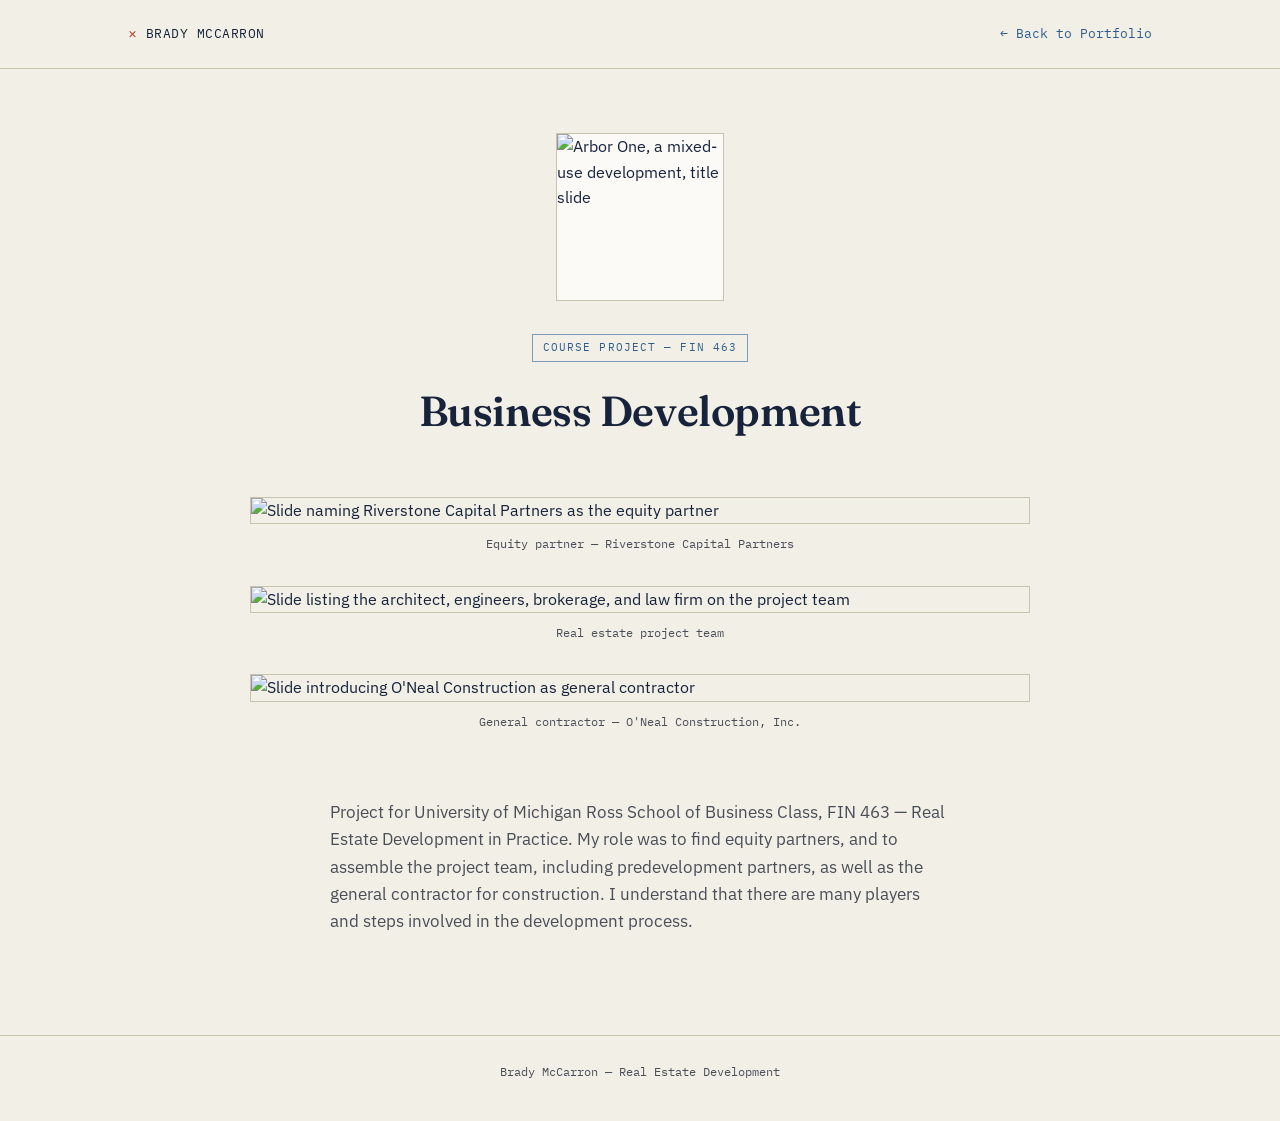
==== business-development.html @ e48d3ad6 "Add files via upload" ====
<!DOCTYPE html>
<html lang="en">
<head>
<meta charset="UTF-8">
<meta name="viewport" content="width=device-width, initial-scale=1.0">
<title>Business Development — Brady McCarron</title>
<link rel="stylesheet" href="../style.css">
</head>
<body>

<header class="site-header">
  <div class="wrap">
    <a class="brand-link" href="../index.html"><span class="mark">×</span> Brady McCarron</a>
    <a class="back-link" href="../index.html">← Back to Portfolio</a>
  </div>
</header>

<main class="detail-main">
  <div class="wrap">

    <div class="detail-icon-frame">
      <img src="../assets/icons/business-development.png" alt="Arbor One, a mixed-use development, title slide">
    </div>

    <div class="detail-heading">
      <span class="eyebrow-tag">Course Project — FIN 463</span>
      <h1>Business Development</h1>
    </div>

    <div class="detail-media">
      <div class="media-stack">
        <div>
          <img src="../assets/media/business-development-equity-partner.png" alt="Slide naming Riverstone Capital Partners as the equity partner">
          <p class="media-caption">Equity partner — Riverstone Capital Partners</p>
        </div>
        <div>
          <img src="../assets/media/business-development-project-team.png" alt="Slide listing the architect, engineers, brokerage, and law firm on the project team">
          <p class="media-caption">Real estate project team</p>
        </div>
        <div>
          <img src="../assets/media/business-development-general-contractor.png" alt="Slide introducing O'Neal Construction as general contractor">
          <p class="media-caption">General contractor — O'Neal Construction, Inc.</p>
        </div>
      </div>
    </div>

    <div class="detail-description">
      <p>Project for University of Michigan Ross School of Business Class, FIN 463 — Real Estate Development in Practice. My role was to find equity partners, and to assemble the project team, including predevelopment partners, as well as the general contractor for construction. I understand that there are many players and steps involved in the development process.</p>
    </div>

  </div>
</main>

<footer class="site-footer">
  Brady McCarron — Real Estate Development
</footer>

</body>
</html>
---- style.css ----
/* ==========================================================================
   Brady McCarron — Real Estate Development Portfolio
   Design system: drafting-table / site-plan aesthetic.
   Signature elements: corner-bracket frames (drawing crop marks),
   a scale-bar rule, and an "×" survey-point mark used as the bullet glyph
   — a nod to hand-marked point maps from land-surveying work.
   ========================================================================== */

@import url('https://fonts.googleapis.com/css2?family=Fraunces:opsz,wght@9..144,400;9..144,500;9..144,600&family=IBM+Plex+Sans:wght@400;500;600&family=IBM+Plex+Mono:wght@400;500&display=swap');

:root {
  --paper: #F1EFE6;
  --paper-raised: #FBFAF6;
  --ink: #16233B;
  --blueprint: #2F5C8A;
  --blueprint-soft: #7C9BB8;
  --brick: #A84428;
  --graphite: #4A4E57;
  --line: #C9C2AE;

  --font-display: 'Fraunces', Georgia, serif;
  --font-body: 'IBM Plex Sans', -apple-system, sans-serif;
  --font-mono: 'IBM Plex Mono', 'Courier New', monospace;

  --max-width: 1080px;
}

* { box-sizing: border-box; }

html {
  scroll-behavior: smooth;
}

@media (prefers-reduced-motion: reduce) {
  html { scroll-behavior: auto; }
  *, *::before, *::after {
    animation-duration: 0.01ms !important;
    animation-iteration-count: 1 !important;
    transition-duration: 0.01ms !important;
  }
}

body {
  margin: 0;
  background: var(--paper);
  color: var(--ink);
  font-family: var(--font-body);
  font-size: 16px;
  line-height: 1.6;
  -webkit-font-smoothing: antialiased;
}

a {
  color: var(--blueprint);
  text-decoration: none;
}

img { max-width: 100%; display: block; }

.wrap {
  max-width: var(--max-width);
  margin: 0 auto;
  padding: 0 28px;
}

/* ---------- Site header (detail pages) ---------- */

.site-header {
  padding: 22px 0;
  border-bottom: 1px solid var(--line);
}

.site-header .wrap {
  display: flex;
  align-items: center;
  justify-content: space-between;
}

.brand-link {
  font-family: var(--font-mono);
  font-size: 13px;
  letter-spacing: 0.04em;
  text-transform: uppercase;
  color: var(--ink);
  display: flex;
  align-items: center;
  gap: 8px;
}

.brand-link .mark {
  color: var(--brick);
  font-size: 15px;
}

.back-link {
  font-family: var(--font-mono);
  font-size: 13px;
  color: var(--blueprint);
  display: inline-flex;
  align-items: center;
  gap: 6px;
  transition: gap 0.15s ease;
}

.back-link:hover { gap: 10px; }

/* ---------- Hero (home page) ---------- */

.hero {
  padding: 88px 0 46px;
  text-align: center;
}

.hero h1 {
  font-family: var(--font-display);
  font-weight: 600;
  font-size: clamp(34px, 5.2vw, 56px);
  line-height: 1.08;
  letter-spacing: -0.01em;
  margin: 0 0 14px;
}

.hero .subtitle {
  font-family: var(--font-mono);
  font-size: 13px;
  letter-spacing: 0.05em;
  color: var(--graphite);
  margin: 0;
}

.ruler {
  max-width: 420px;
  margin: 40px auto 0;
  height: 16px;
  background:
    repeating-linear-gradient(to right, var(--ink) 0 1px, transparent 1px 15px) bottom / 100% 9px no-repeat,
    linear-gradient(var(--ink), var(--ink)) bottom / 100% 1px no-repeat;
  opacity: 0.55;
}

.gallery-eyebrow {
  text-align: center;
  font-family: var(--font-mono);
  font-size: 12px;
  letter-spacing: 0.12em;
  text-transform: uppercase;
  color: var(--blueprint);
  margin: 56px 0 28px;
}

/* ---------- Gallery grid ---------- */

.gallery {
  display: grid;
  grid-template-columns: repeat(3, 1fr);
  gap: 34px 28px;
  padding-bottom: 96px;
}

@media (max-width: 760px) {
  .gallery { grid-template-columns: repeat(2, 1fr); }
}

@media (max-width: 480px) {
  .gallery { grid-template-columns: 1fr; }
}

.tile {
  display: block;
}

.tile-frame {
  position: relative;
  aspect-ratio: 1 / 1;
  background: var(--paper-raised);
  overflow: hidden;
  border: 1px solid var(--line);
}

.tile-frame img {
  width: 100%;
  height: 100%;
  object-fit: cover;
  transition: transform 0.4s cubic-bezier(0.2, 0.7, 0.3, 1);
}

.tile:hover .tile-frame img {
  transform: scale(1.045);
}

.corner-frame {
  position: absolute;
  inset: 0;
  width: 100%;
  height: 100%;
  pointer-events: none;
}

.corner-frame path {
  fill: none;
  stroke: var(--paper-raised);
  stroke-width: 3;
  vector-effect: non-scaling-stroke;
}

.tile:hover .corner-frame path,
.tile:focus-visible .corner-frame path {
  stroke: var(--brick);
}

.corner-frame path,
.tile-frame img { transition: stroke 0.25s ease, transform 0.4s cubic-bezier(0.2, 0.7, 0.3, 1); }

.point-mark {
  position: absolute;
  top: 10px;
  right: 10px;
  width: 22px;
  height: 22px;
  border-radius: 50%;
  border: 1px solid var(--brick);
  color: var(--brick);
  background: var(--paper-raised);
  font-family: var(--font-mono);
  font-size: 13px;
  display: flex;
  align-items: center;
  justify-content: center;
  opacity: 0;
  transform: scale(0.6);
  transition: opacity 0.2s ease, transform 0.2s ease;
}

.tile:hover .point-mark,
.tile:focus-visible .point-mark {
  opacity: 1;
  transform: scale(1);
}

.tile-caption {
  margin-top: 14px;
  font-family: var(--font-body);
  font-weight: 500;
  font-size: 16px;
  color: var(--ink);
  display: inline-block;
  border-bottom: 1px solid transparent;
  transition: border-color 0.2s ease, color 0.2s ease;
}

.tile:hover .tile-caption,
.tile:focus-visible .tile-caption {
  border-color: var(--brick);
  color: var(--brick);
}

.tile:focus-visible .tile-frame {
  outline: 2px solid var(--blueprint);
  outline-offset: 3px;
}

/* ---------- Site footer ---------- */

.site-footer {
  border-top: 1px solid var(--line);
  padding: 26px 0 40px;
  text-align: center;
  font-family: var(--font-mono);
  font-size: 12px;
  color: var(--graphite);
}

/* ---------- Detail pages ---------- */

.detail-main {
  padding: 64px 0 100px;
}

.detail-icon-frame {
  position: relative;
  width: 168px;
  height: 168px;
  margin: 0 auto 32px;
  background: var(--paper-raised);
  border: 1px solid var(--line);
}

.detail-icon-frame img {
  width: 100%;
  height: 100%;
  object-fit: cover;
}

.detail-heading {
  text-align: center;
  max-width: 720px;
  margin: 0 auto;
}

.eyebrow-tag {
  display: inline-block;
  font-family: var(--font-mono);
  font-size: 11px;
  letter-spacing: 0.1em;
  text-transform: uppercase;
  color: var(--blueprint);
  border: 1px solid var(--blueprint-soft);
  padding: 4px 10px;
  margin-bottom: 16px;
}

.detail-heading h1 {
  font-family: var(--font-display);
  font-weight: 600;
  font-size: clamp(28px, 4vw, 42px);
  margin: 0 0 8px;
  letter-spacing: -0.01em;
}

.detail-media {
  max-width: 780px;
  margin: 52px auto 0;
}

.media-single img {
  width: 100%;
  border: 1px solid var(--line);
}

.media-stack {
  display: flex;
  flex-direction: column;
  gap: 20px;
}

.media-stack img {
  width: 100%;
  height: auto;
  border: 1px solid var(--line);
}

.media-pair {
  display: grid;
  grid-template-columns: repeat(2, 1fr);
  gap: 16px;
}

.media-pair img {
  width: 100%;
  height: 100%;
  object-fit: cover;
  border: 1px solid var(--line);
}

@media (max-width: 640px) {
  .media-pair { grid-template-columns: 1fr; }
  .media-pair img { height: auto; object-fit: contain; }
}

.media-caption {
  text-align: center;
  font-family: var(--font-mono);
  font-size: 12px;
  color: var(--graphite);
  margin-top: 10px;
}

.file-card {
  display: flex;
  align-items: center;
  gap: 16px;
  border: 1px solid var(--line);
  background: var(--paper-raised);
  padding: 20px 22px;
}

.file-card .file-icon {
  width: 44px;
  height: 44px;
  flex-shrink: 0;
  border: 1.5px solid var(--ink);
  display: flex;
  align-items: center;
  justify-content: center;
  font-family: var(--font-mono);
  font-size: 10px;
  font-weight: 500;
  letter-spacing: 0.02em;
}

.file-card .file-info { flex: 1; }

.file-card .file-name {
  font-weight: 500;
  font-size: 15px;
  margin: 0 0 2px;
}

.file-card .file-meta {
  font-family: var(--font-mono);
  font-size: 12px;
  color: var(--graphite);
  margin: 0;
}

.file-card .file-download {
  font-family: var(--font-mono);
  font-size: 12px;
  letter-spacing: 0.04em;
  text-transform: uppercase;
  color: var(--blueprint);
  border: 1px solid var(--blueprint);
  padding: 9px 16px;
  white-space: nowrap;
  transition: background 0.2s ease, color 0.2s ease;
}

.file-card .file-download:hover {
  background: var(--blueprint);
  color: var(--paper-raised);
}

.pdf-embed {
  width: 100%;
  height: 620px;
  border: 1px solid var(--line);
  margin-bottom: 14px;
}

@media (max-width: 640px) {
  .pdf-embed { height: 420px; }
}

.detail-description {
  max-width: 620px;
  margin: 56px auto 0;
  font-size: 17px;
  color: var(--graphite);
}

.detail-description p {
  margin: 0;
}

.desc-list {
  list-style: none;
  margin: 0;
  padding: 0;
}

.desc-list li {
  display: flex;
  align-items: flex-start;
  gap: 12px;
  padding: 10px 0;
  border-bottom: 1px solid var(--line);
}

.desc-list li:last-child { border-bottom: none; }

.desc-list .point {
  flex-shrink: 0;
  width: 20px;
  height: 20px;
  border-radius: 50%;
  border: 1px solid var(--brick);
  color: var(--brick);
  font-family: var(--font-mono);
  font-size: 12px;
  display: flex;
  align-items: center;
  justify-content: center;
  margin-top: 1px;
}

.desc-list .sub {
  display: block;
  font-family: var(--font-mono);
  font-size: 13px;
  color: var(--blueprint);
  margin-top: 4px;
}

.desc-list strong {
  color: var(--ink);
  font-weight: 600;
}
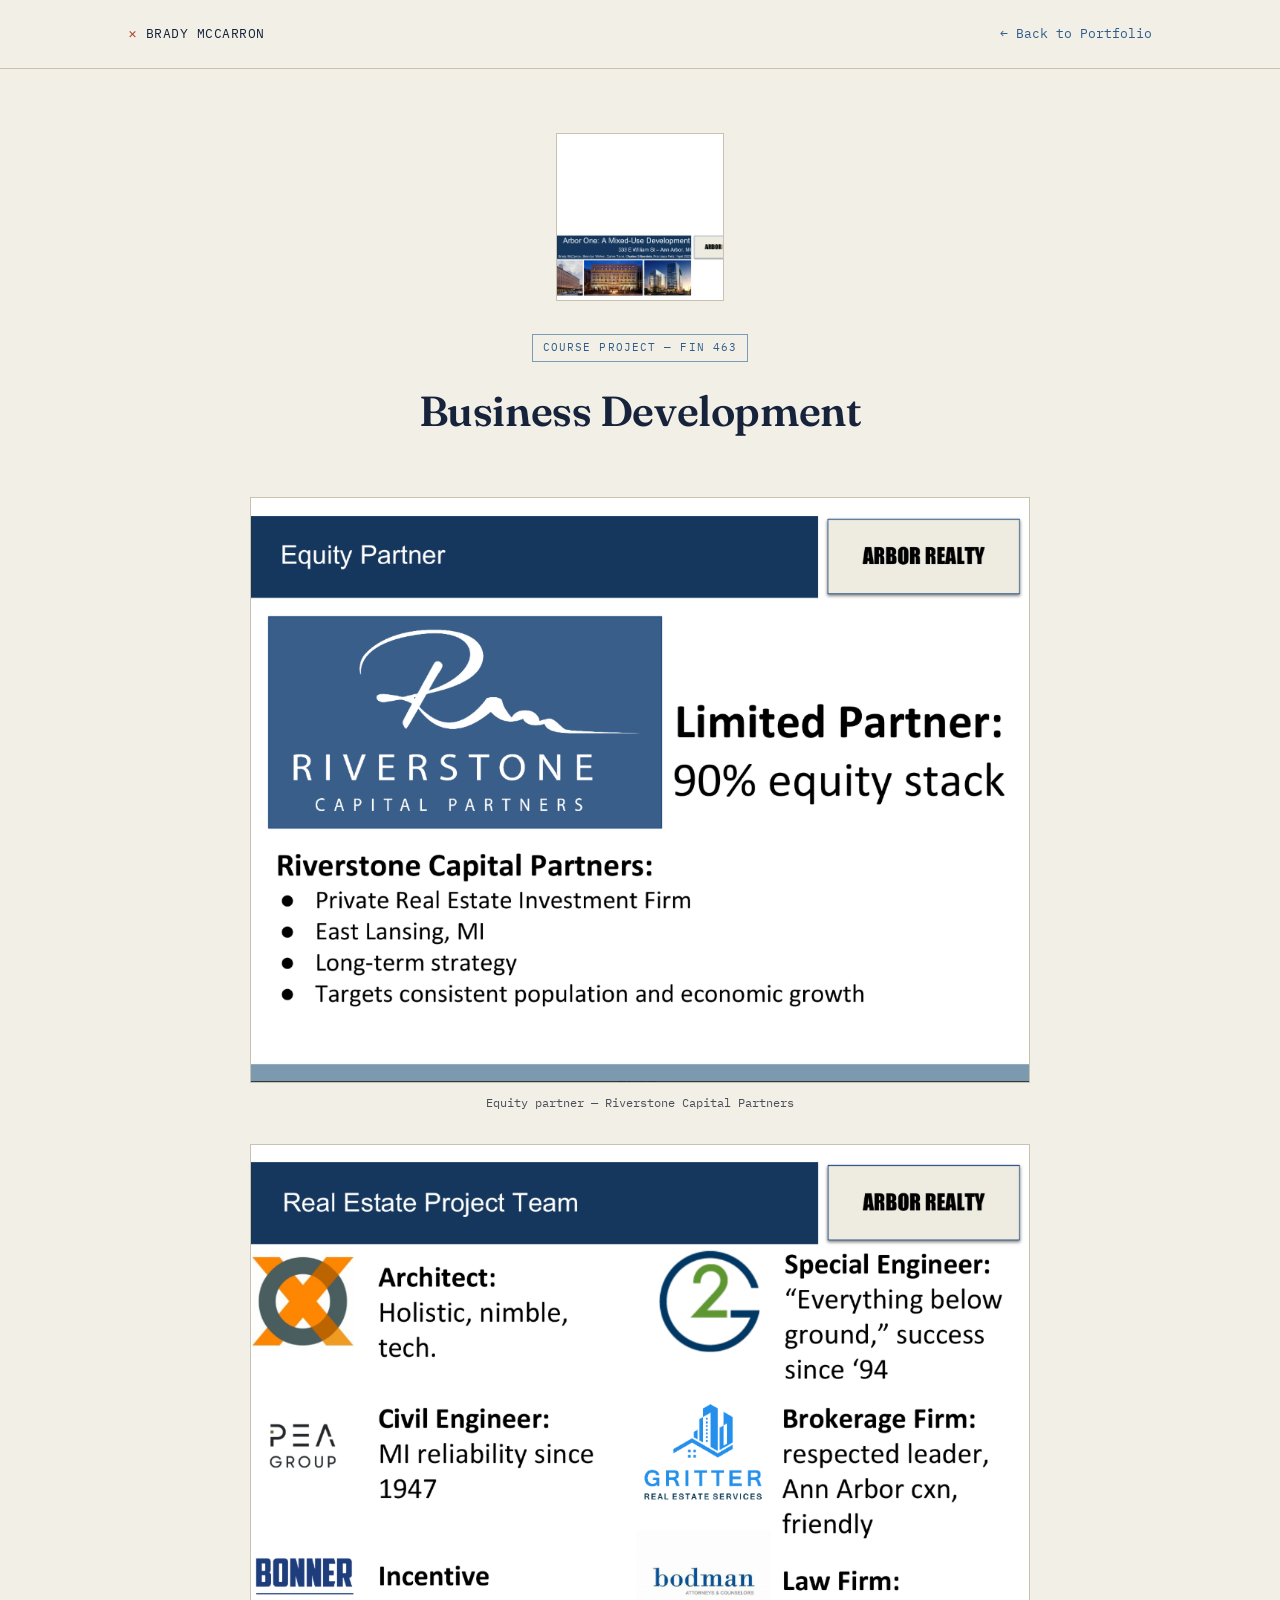
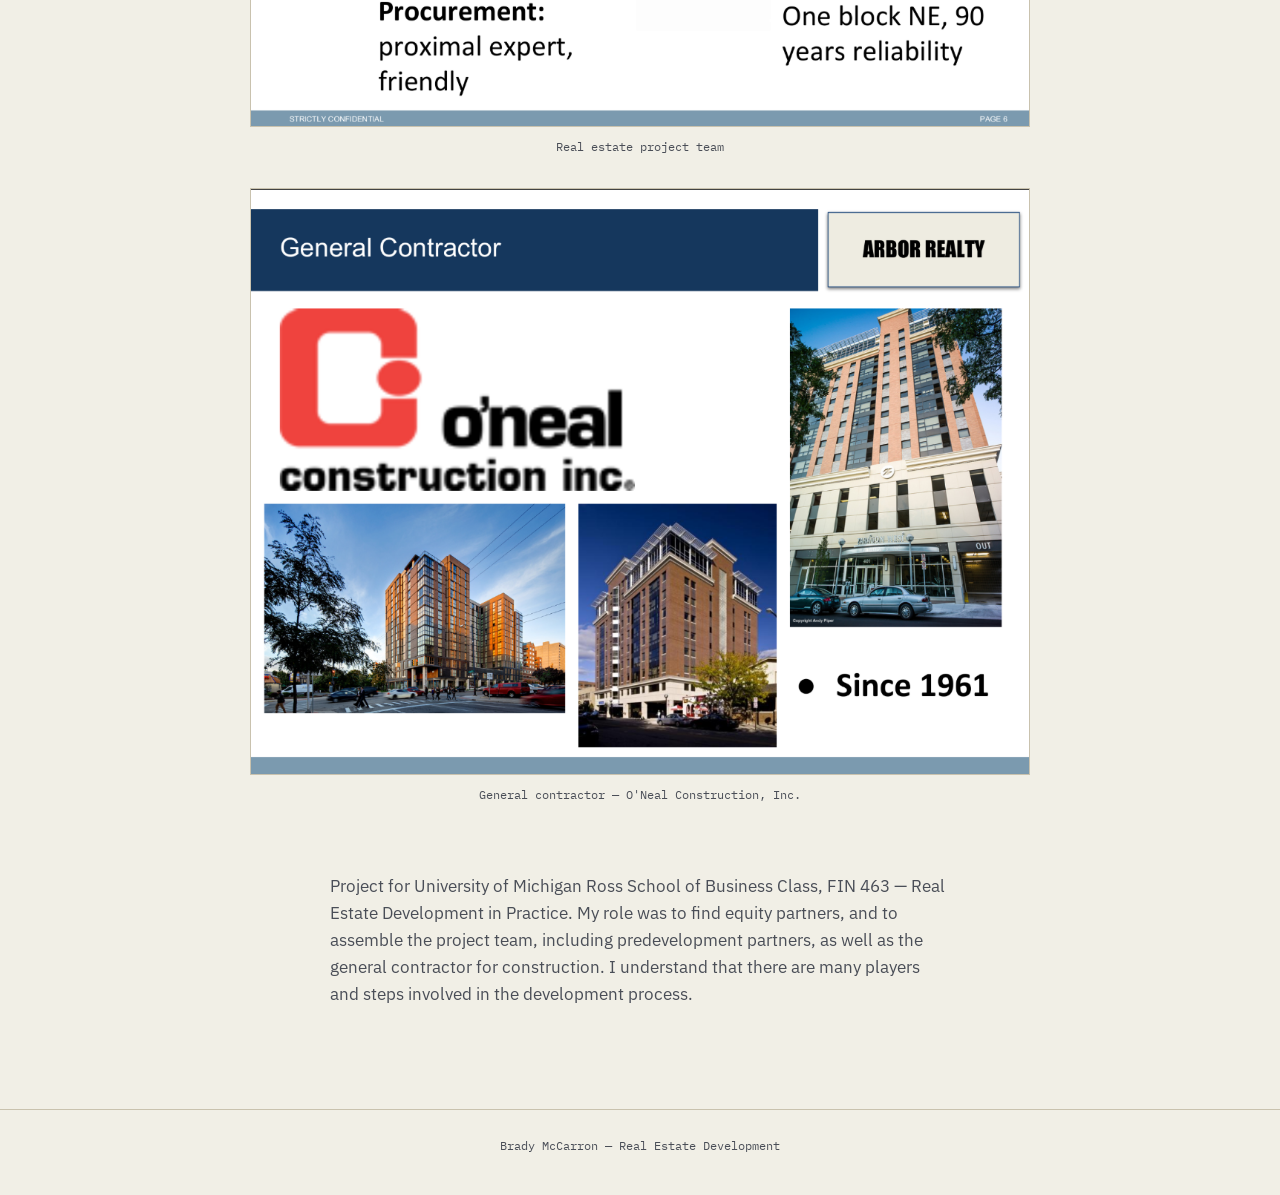
==== commit 2cc92f00: "Add files via upload" ====
--- a/business-development.html
+++ b/business-development.html
@@ -4,14 +4,14 @@
 <meta charset="UTF-8">
 <meta name="viewport" content="width=device-width, initial-scale=1.0">
 <title>Business Development — Brady McCarron</title>
-<link rel="stylesheet" href="../style.css">
+<link rel="stylesheet" href="style.css">
 </head>
 <body>
 
 <header class="site-header">
   <div class="wrap">
-    <a class="brand-link" href="../index.html"><span class="mark">×</span> Brady McCarron</a>
-    <a class="back-link" href="../index.html">← Back to Portfolio</a>
+    <a class="brand-link" href="index.html"><span class="mark">×</span> Brady McCarron</a>
+    <a class="back-link" href="index.html">← Back to Portfolio</a>
   </div>
 </header>
 
@@ -19,7 +19,7 @@
   <div class="wrap">
 
     <div class="detail-icon-frame">
-      <img src="../assets/icons/business-development.png" alt="Arbor One, a mixed-use development, title slide">
+      <img src="business-development.png" alt="Arbor One, a mixed-use development, title slide">
     </div>
 
     <div class="detail-heading">
@@ -30,15 +30,15 @@
     <div class="detail-media">
       <div class="media-stack">
         <div>
-          <img src="../assets/media/business-development-equity-partner.png" alt="Slide naming Riverstone Capital Partners as the equity partner">
+          <img src="business-development-equity-partner.png" alt="Slide naming Riverstone Capital Partners as the equity partner">
           <p class="media-caption">Equity partner — Riverstone Capital Partners</p>
         </div>
         <div>
-          <img src="../assets/media/business-development-project-team.png" alt="Slide listing the architect, engineers, brokerage, and law firm on the project team">
+          <img src="business-development-project-team.png" alt="Slide listing the architect, engineers, brokerage, and law firm on the project team">
           <p class="media-caption">Real estate project team</p>
         </div>
         <div>
-          <img src="../assets/media/business-development-general-contractor.png" alt="Slide introducing O'Neal Construction as general contractor">
+          <img src="business-development-general-contractor.png" alt="Slide introducing O'Neal Construction as general contractor">
           <p class="media-caption">General contractor — O'Neal Construction, Inc.</p>
         </div>
       </div>
